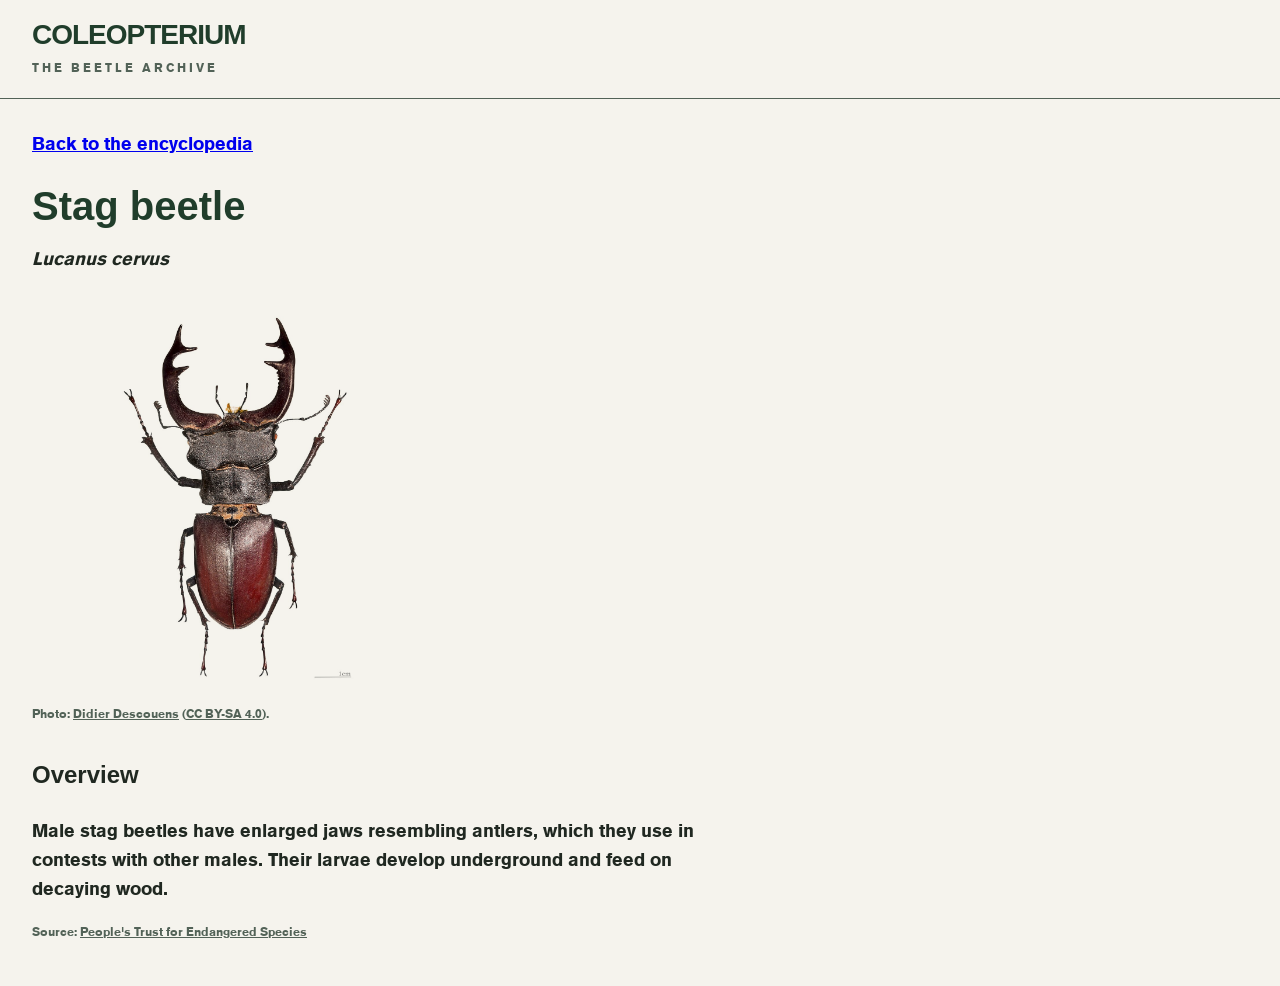
==== entry.html @ 86b0c09e "add species overview to entry page" ====
<!doctype html>
<html lang="en">
  <head>
    <meta charset="UTF-8" />
    <meta name="viewport" content="width=device-width, initial-scale=1.0" />
    <title>Stag beetle | Coleopterium</title>
    <link rel="stylesheet" href="css/style.css" />
    <script type="module" src="js/entry.js"></script>
  </head>
  <body>
    <header>
      <h1>Coleopterium</h1>
      <p class="brand-subtitle">The beetle archive</p>
    </header>

    <main class="entry-page">
      <a href="index.html">Back to the encyclopedia</a>

      <p id="entry-message" role="status">Loading species information...</p>
      <section id="entry-content" hidden>
        <h2 id="entry-name">Stag beetle</h2>

        <p>
          <i id="entry-scientific-name" lang="la">Lucanus cervus</i>
        </p>

        <img
          id="entry-image"
          src="images/stag-beetle.jpg"
          alt="Male stag beetle viewed from above"
        />

        <p class="image-credits">
          Photo: <a id="entry-photo-source"></a> (<a
            id="entry-photo-license"
          ></a
          >).
        </p>
        <section class="entry-section" aria-labelledby="overview-title">
          <h3 id="overview-title">Overview</h3>
          <p id="entry-overview"></p>

          <p class="entry-source">Source: <a id="entry-overview-source"></a></p>
        </section>
      </section>
    </main>
  </body>
</html>
---- css/style.css ----
@font-face {
  font-family: "Avant Garde";
  src: url("../fonts/avant-garde-bold.woff2") format("woff2");
  font-weight: 700;
  font-style: normal;
  font-display: swap;
}

@font-face {
  font-family: "Basic Commercial";
  src: url("../fonts/basic-commercial-regular.woff2") format("woff2");
  font-weight: 400;
  font-style: normal;
  font-display: swap;
}

body {
  margin: 0;
  font-family: "Basic Commercial", Arial, sans-serif;
  font-size: 18px;
  line-height: 1.6;
  background-color: #f5f3ed;
  color: #202821;
}

header {
  padding: 20px 32px;
  border-bottom: 1px solid #526257;
}

header h1 {
  margin: 0;
  font-size: 28px;
  line-height: 1.1;
  letter-spacing: -1px;
  text-transform: uppercase;
  color: #203d2b;
}

.brand-subtitle {
  margin: 8px 0 0;
  font-size: 12px;
  letter-spacing: 3px;
  text-transform: uppercase;
  color: #526257;
}

main {
  padding: 0;
}

h1,
h2 {
  font-family: "Avant Garde", Arial, sans-serif;
  font-weight: 700;
}

input,
button {
  font: inherit;
}

.hero {
  min-height: 440px;
  padding: 64px 24px;
  box-sizing: border-box;
  display: flex;
  flex-direction: column;
  align-items: center;
  justify-content: center;
  text-align: center;
  position: relative;
  isolation: isolate;
  overflow: hidden;
  background-color: #17251b;
  color: #faf9f5;
}

.hero-video {
  position: absolute;
  inset: 0;
  width: 100%;
  height: 100%;
  object-fit: cover;
  z-index: -2;
}

.video-toggle {
  position: absolute;
  right: 24px;
  bottom: 16px;

  padding: 8px 12px;
  border: 1px solid rgba(255, 255, 255, 0.5);
  background-color: rgba(0, 0, 0, 0.3);
  color: #faf9f5;
  font-size: 14px;
  cursor: pointer;
}

.hero::before {
  content: "";
  position: absolute;
  inset: 0;
  background-color: rgba(0, 0, 0, 0.45);
  z-index: -1;
  pointer-events: none;
}

.hero h2 {
  max-width: 800px;
  margin: 0 0 16px;
  font-size: clamp(32px, 5vw, 64px);
  line-height: 1.1;
  text-transform: uppercase;
}

.hero p {
  max-width: 620px;
  margin: 0 0 32px;
}

.hero label {
  margin-bottom: 8px;
}

.hero input {
  flex: 1;
  min-width: 0;
  box-sizing: border-box;
  padding: 16px 20px;

  border: 1px solid #526257;
  border-right: 0;
  border-radius: 0;
  background-color: #faf9f5;
  color: #202821;
}

.search-controls {
  display: flex;
  width: 100%;
  max-width: 640px;
}

.search-controls button {
  padding: 16px 24px;
  border: 1px solid #526257;
  background-color: #203d2b;
  color: #faf9f5;
  cursor: pointer;
}

.search-controls button:hover {
  background-color: #31563d;
}

.encyclopedia {
  padding: 48px 32px;
}

.encyclopedia h2 {
  margin: 0 0 12px;
  font-size: 28px;
  line-height: 1.2;
  text-transform: uppercase;
  color: #203d2b;
}

.encyclopedia > p {
  margin: 0 0 32px;
  color: #526257;
}

.beetle-grid {
  display: grid;
  grid-template-columns: repeat(auto-fit, minmax(240px, 1fr));
  gap: 24px;
}

.beetle-card {
  padding: 24px;
  border: 1px solid #526257;
  background-color: #faf9f5;
}

.beetle-card h3 {
  margin: 0 0 8px;
  font-family: "Avant Garde", Arial, sans-serif;
  font-weight: 700;
  font-size: 20px;
  line-height: 1.3;
}

.beetle-card p {
  margin: 0;
  color: #526257;
}

.beetle-card img {
  display: block;
  width: 100%;
  height: 240px;
  object-fit: contain;
  margin-bottom: 24px;
  background-color: transparent;
  mix-blend-mode: multiply;
}

.encyclopedia .image-credits {
  margin: 24px 0 0;
  font-size: 12px;
  color: #526257;
}

.image-credits a {
  color: inherit;
}

.entry-page {
  padding: 32px;
}

.entry-page h2 {
  margin: 24px 0 8px;
  font-size: 40px;
  line-height: 1.1;
  color: #203d2b;
}

.entry-page img {
  display: block;
  width: 100%;
  max-width: 400px;
  height: 400px;
  object-fit: contain;
  mix-blend-mode: multiply;
}

.entry-page .image-credits {
  font-size: 12px;
  color: #526257;
}

.beetle-link {
  color: inherit;
  text-decoration: none;
}

.beetle-link:hover,
.beetle-link:focus-visible {
  text-decoration: underline;
}

.entry-section {
  max-width: 70ch;
  margin-top: 32px;
}

.entry-section h3 {
  font-family: "Avant Garde", Arial, sans-serif;
  font-weight: 700;
  font-size: 24px;
}

.entry-source {
  font-size: 12px;
  color: #526257;
}

.entry-source a {
  color: inherit;
}
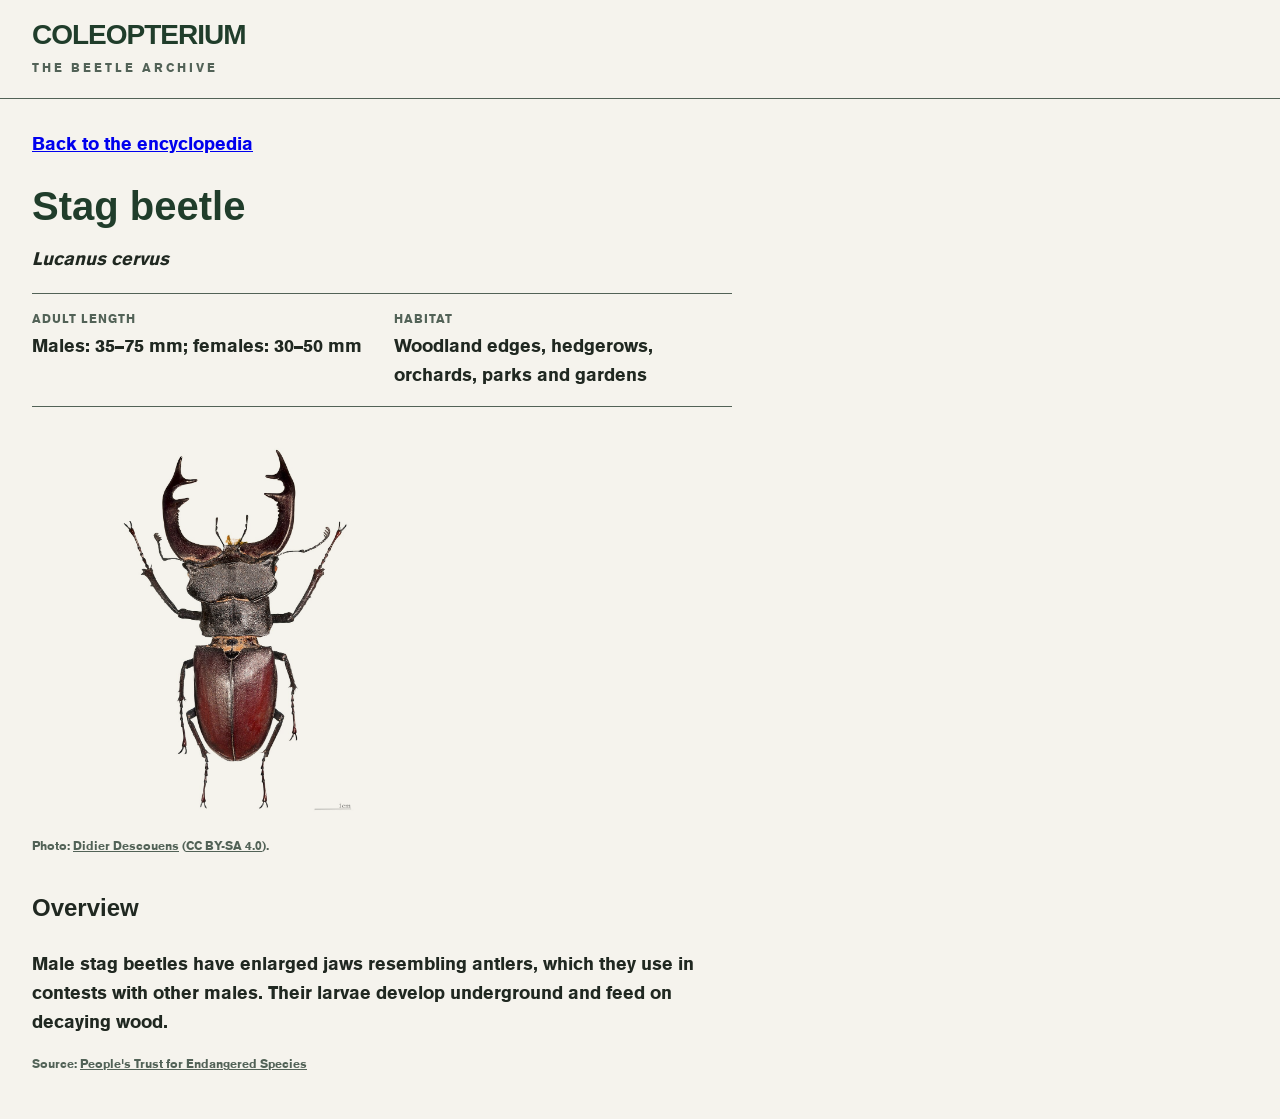
==== commit cf240d5d: "add adult length and habitat facts to species entry" ====
--- a/entry.html
+++ b/entry.html
@@ -24,6 +24,18 @@
           <i id="entry-scientific-name" lang="la">Lucanus cervus</i>
         </p>
 
+        <dl class="entry-facts">
+          <div>
+            <dt>Adult length</dt>
+            <dd id="entry-length"></dd>
+          </div>
+
+          <div>
+            <dt>Habitat</dt>
+            <dd id="entry-habitat"></dd>
+          </div>
+        </dl>
+        
         <img
           id="entry-image"
           src="images/stag-beetle.jpg"
--- a/css/style.css
+++ b/css/style.css
@@ -270,4 +270,25 @@
 
 .entry-source a {
   color: inherit;
-}+}
+
+.entry-facts {
+  display: grid;
+  grid-template-columns: repeat(auto-fit, minmax(200px, 1fr));
+  gap: 24px;
+  max-width: 70ch;
+  padding: 16px 0;
+  border-top: 1px solid #526257;
+  border-bottom: 1px solid #526257;
+}
+
+.entry-facts dt {
+  font-size: 12px;
+  text-transform: uppercase;
+  letter-spacing: 1px;
+  color: #526257;
+}
+
+.entry-facts dd {
+  margin: 4px 0 0;
+}
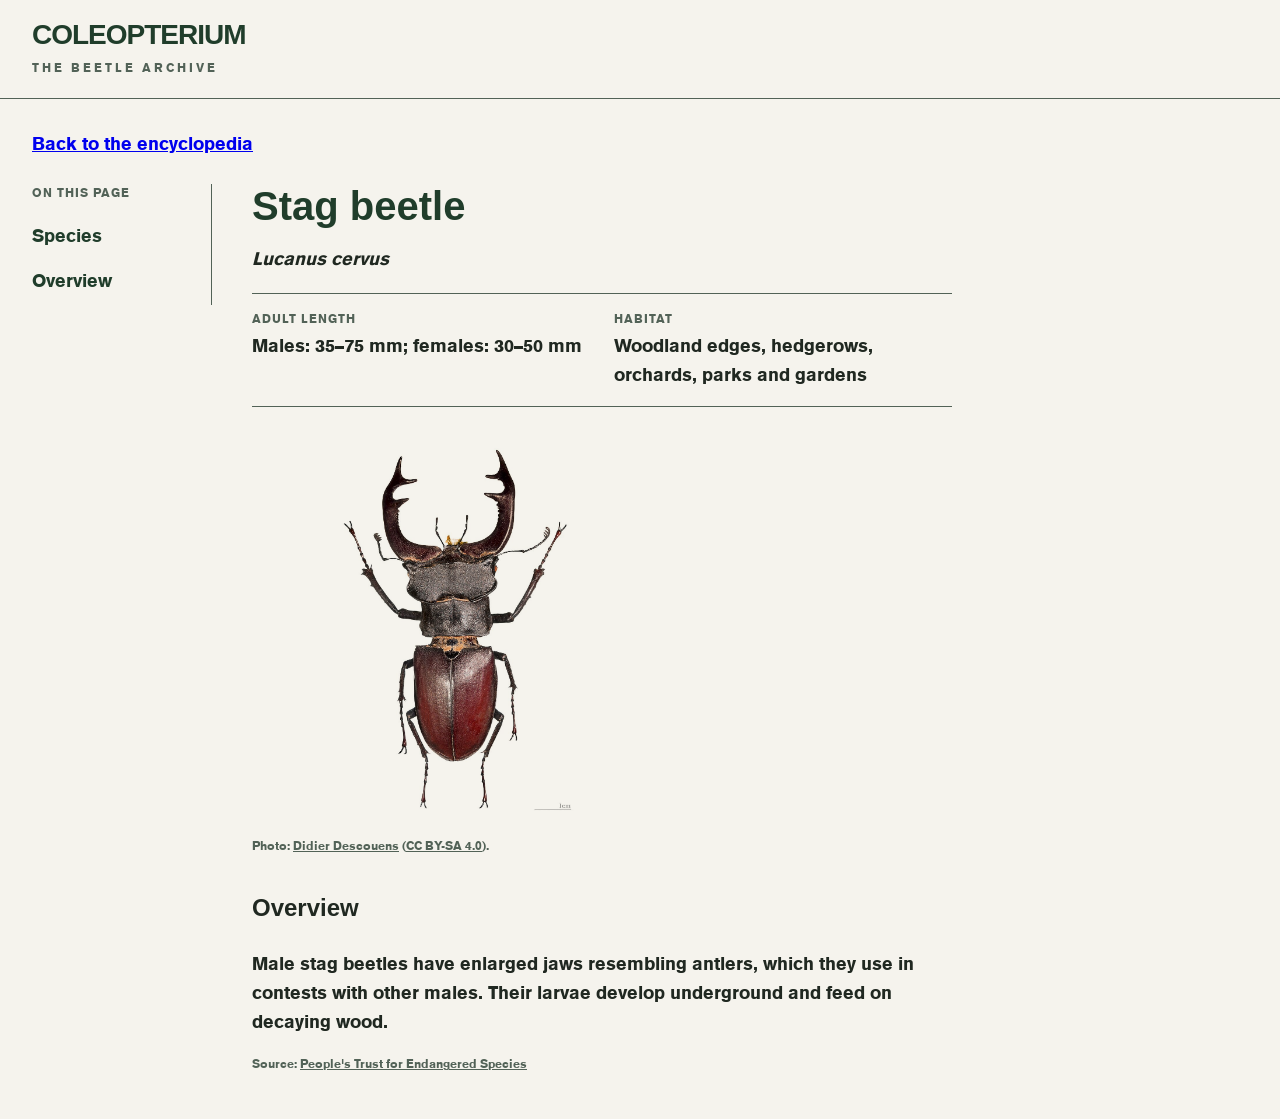
==== commit 4c4f6112: "add sidebar in the species entry" ====
--- a/entry.html
+++ b/entry.html
@@ -17,44 +17,54 @@
       <a href="index.html">Back to the encyclopedia</a>
 
       <p id="entry-message" role="status">Loading species information...</p>
-      <section id="entry-content" hidden>
-        <h2 id="entry-name">Stag beetle</h2>
+      <div id="entry-content" class="entry-layout" hidden>
+        <nav class="entry-nav" aria-label="On this page">
+          <p>On this page</p>
+          <a href="#entry-name">Species</a>
+          <a href="#overview-title">Overview</a>
+        </nav>
 
-        <p>
-          <i id="entry-scientific-name" lang="la">Lucanus cervus</i>
-        </p>
+        <article class="entry-details">
+          <h2 id="entry-name">Stag beetle</h2>
 
-        <dl class="entry-facts">
-          <div>
-            <dt>Adult length</dt>
-            <dd id="entry-length"></dd>
-          </div>
+          <p>
+            <i id="entry-scientific-name" lang="la">Lucanus cervus</i>
+          </p>
 
-          <div>
-            <dt>Habitat</dt>
-            <dd id="entry-habitat"></dd>
-          </div>
-        </dl>
-        
-        <img
-          id="entry-image"
-          src="images/stag-beetle.jpg"
-          alt="Male stag beetle viewed from above"
-        />
+          <dl class="entry-facts">
+            <div>
+              <dt>Adult length</dt>
+              <dd id="entry-length"></dd>
+            </div>
 
-        <p class="image-credits">
-          Photo: <a id="entry-photo-source"></a> (<a
-            id="entry-photo-license"
-          ></a
-          >).
-        </p>
-        <section class="entry-section" aria-labelledby="overview-title">
-          <h3 id="overview-title">Overview</h3>
-          <p id="entry-overview"></p>
+            <div>
+              <dt>Habitat</dt>
+              <dd id="entry-habitat"></dd>
+            </div>
+          </dl>
 
-          <p class="entry-source">Source: <a id="entry-overview-source"></a></p>
-        </section>
-      </section>
+          <img
+            id="entry-image"
+            src="images/stag-beetle.jpg"
+            alt="Male stag beetle viewed from above"
+          />
+
+          <p class="image-credits">
+            Photo: <a id="entry-photo-source"></a> (<a
+              id="entry-photo-license"
+            ></a
+            >).
+          </p>
+          <section class="entry-section" aria-labelledby="overview-title">
+            <h3 id="overview-title">Overview</h3>
+            <p id="entry-overview"></p>
+
+            <p class="entry-source">
+              Source: <a id="entry-overview-source"></a>
+            </p>
+          </section>
+        </article>
+      </div>
     </main>
   </body>
 </html>
--- a/css/style.css
+++ b/css/style.css
@@ -292,3 +292,59 @@
 .entry-facts dd {
   margin: 4px 0 0;
 }
+
+.entry-layout {
+  display: grid;
+  grid-template-columns: 180px minmax(0, 1fr);
+  gap: 40px;
+  align-items: start;
+  margin-top: 24px;
+}
+
+.entry-layout[hidden] {
+  display: none;
+}
+
+.entry-nav {
+  position: sticky;
+  top: 24px;
+  padding-right: 24px;
+  border-right: 1px solid #526257;
+}
+
+.entry-nav p {
+  margin: 0 0 12px;
+  font-size: 12px;
+  text-transform: uppercase;
+  letter-spacing: 1px;
+  color: #526257;
+}
+
+.entry-nav a {
+  display: block;
+  padding: 8px 0;
+  color: #203d2b;
+  text-decoration: none;
+}
+
+.entry-nav a:hover,
+.entry-nav a:focus-visible {
+  text-decoration: underline;
+}
+
+.entry-details > h2 {
+  margin-top: 0;
+}
+
+@media (max-width: 700px) {
+  .entry-layout {
+    grid-template-columns: 1fr;
+    gap: 24px;
+  }
+
+  .entry-nav {
+    position: static;
+    padding-right: 0;
+    border-right: 0;
+  }
+}
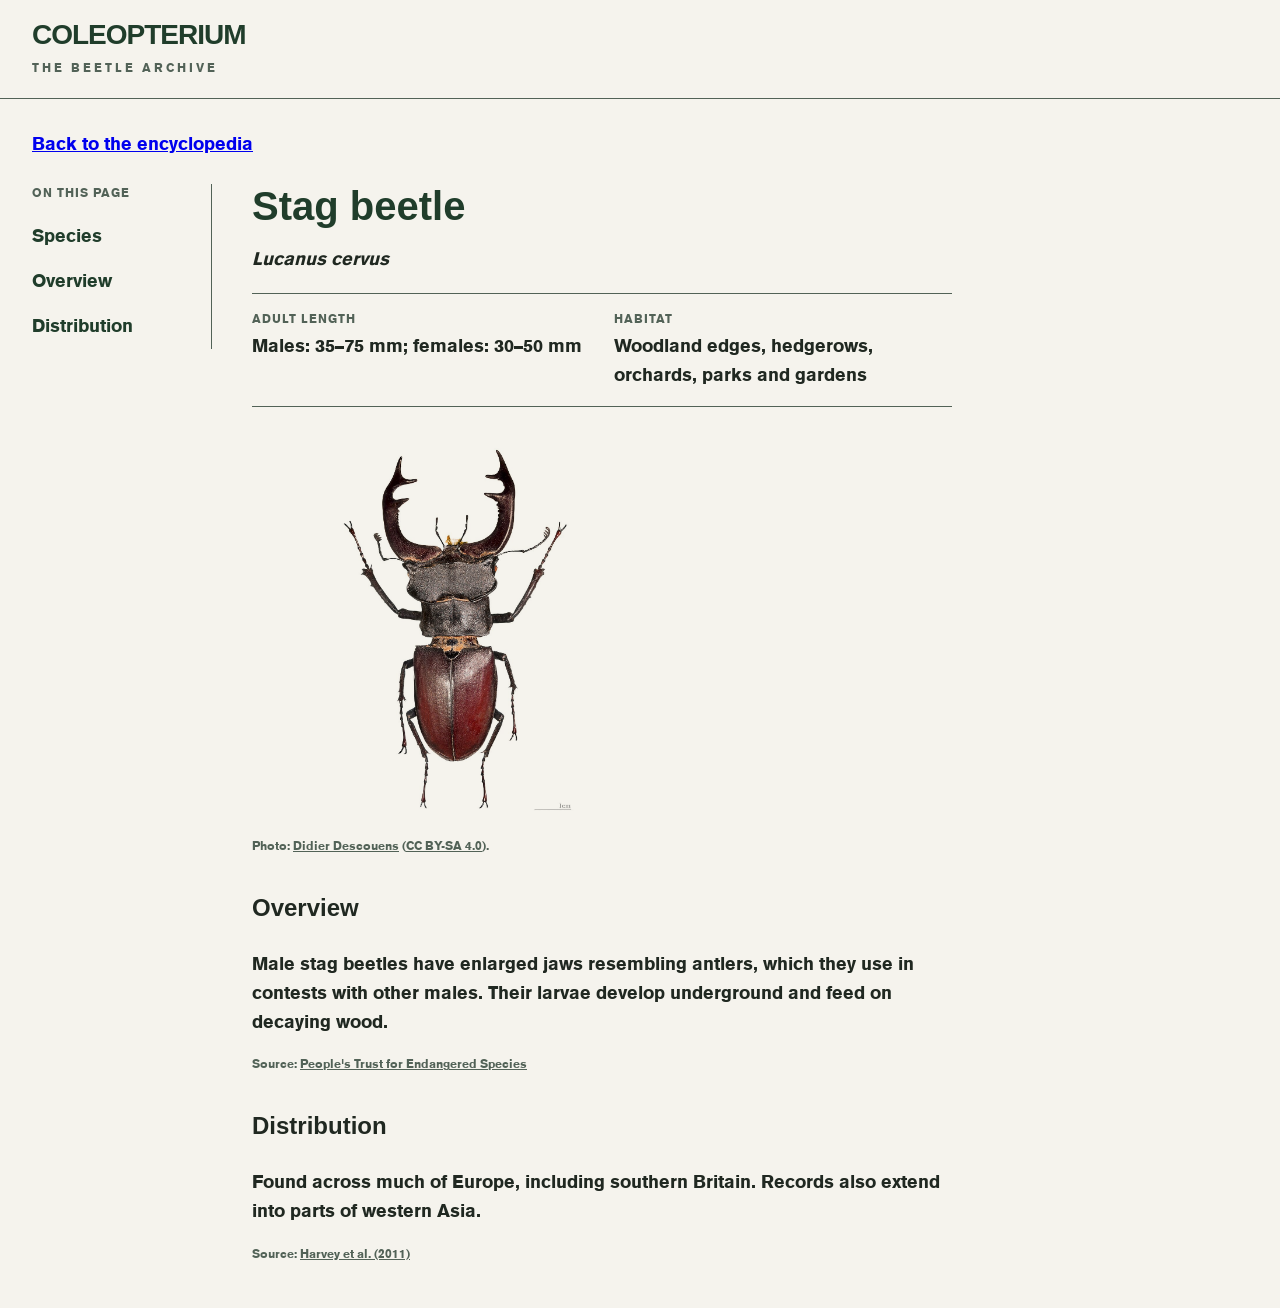
==== commit cd4a0e22: "add distribution information to species entries" ====
--- a/entry.html
+++ b/entry.html
@@ -22,6 +22,7 @@
           <p>On this page</p>
           <a href="#entry-name">Species</a>
           <a href="#overview-title">Overview</a>
+          <a href="#distribution-title">Distribution</a>
         </nav>
 
         <article class="entry-details">
@@ -55,6 +56,7 @@
             ></a
             >).
           </p>
+
           <section class="entry-section" aria-labelledby="overview-title">
             <h3 id="overview-title">Overview</h3>
             <p id="entry-overview"></p>
@@ -63,6 +65,15 @@
               Source: <a id="entry-overview-source"></a>
             </p>
           </section>
+
+          <section class="entry-section" aria-labelledby="distribution-title">
+            <h3 id="distribution-title">Distribution</h3>
+            <p id="entry-distribution"></p>
+
+            <p class="entry-source">
+              Source: <a id="entry-distribution-source"></a>
+            </p>
+          </section>
         </article>
       </div>
     </main>
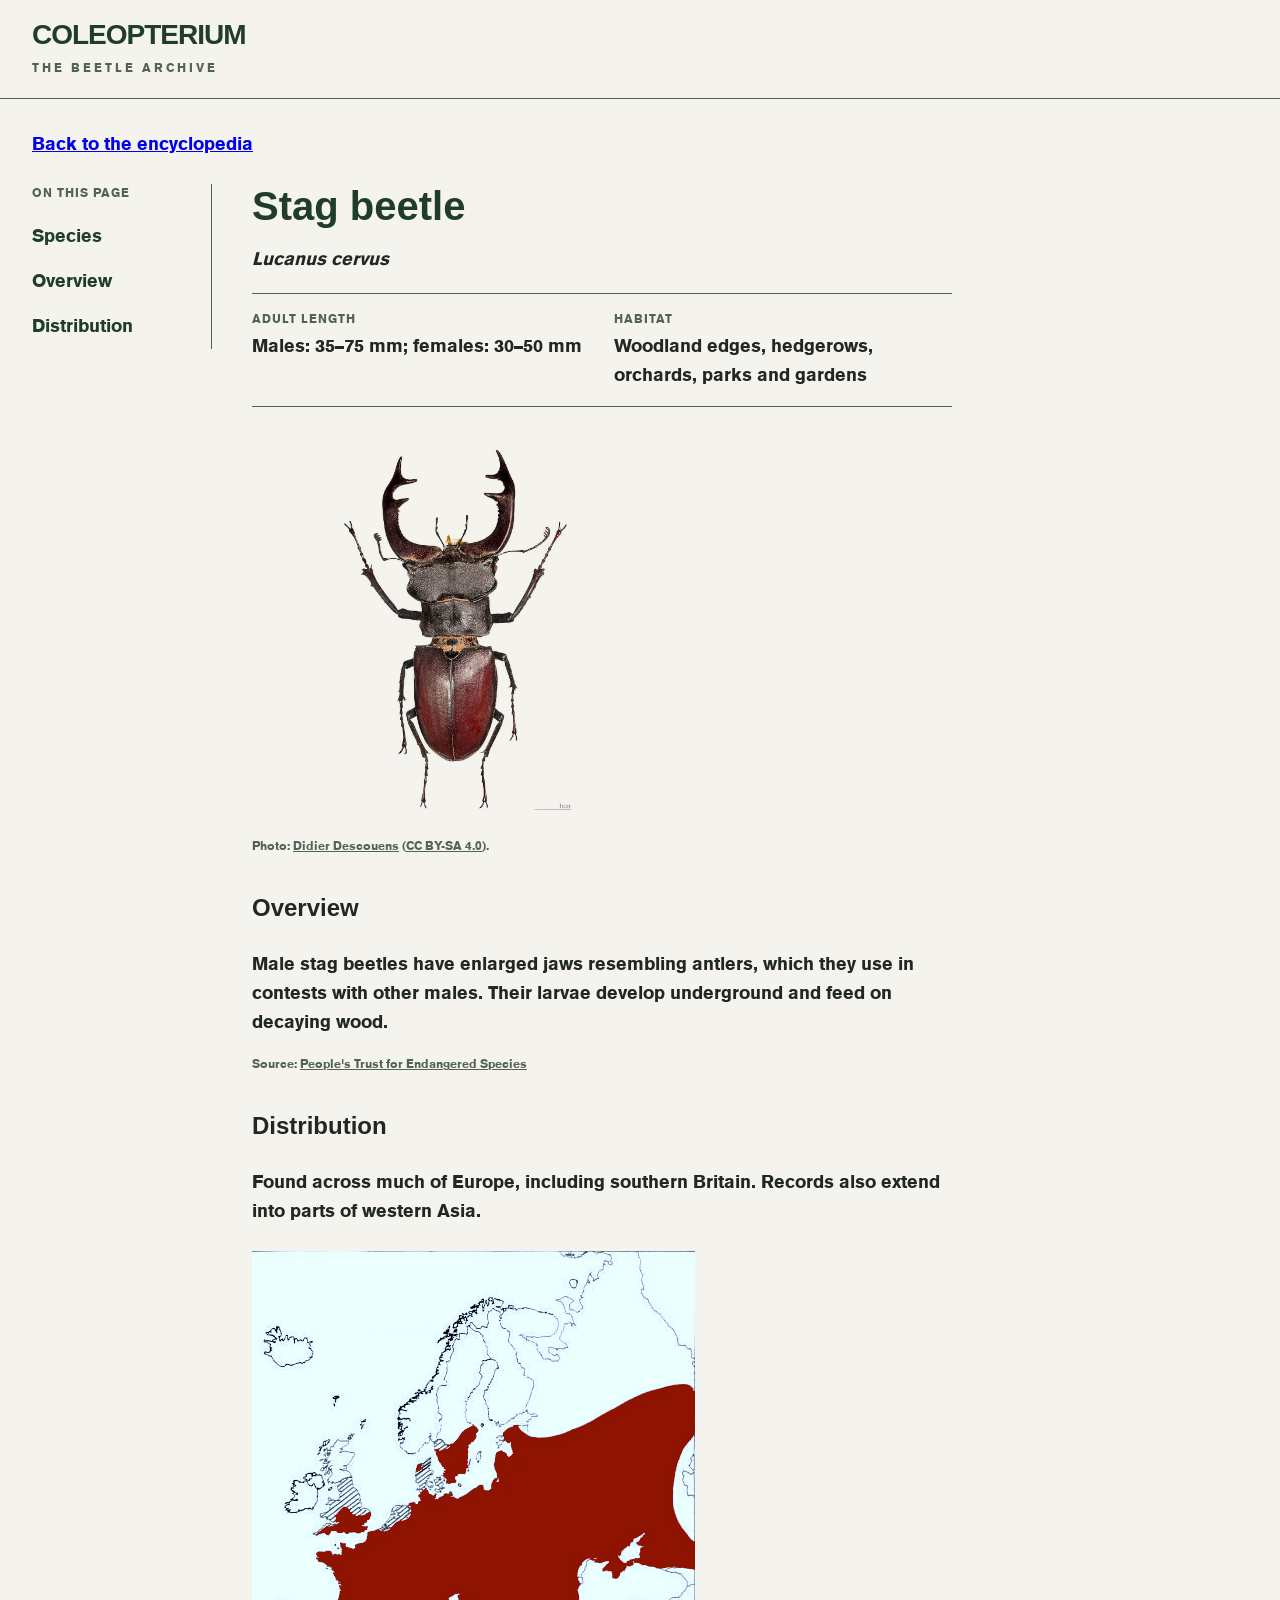
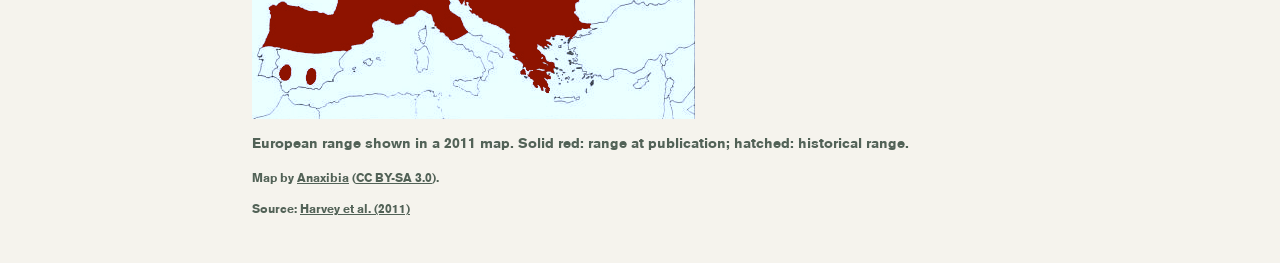
==== commit 66026f8d: "display distribution map from data" ====
--- a/entry.html
+++ b/entry.html
@@ -70,6 +70,20 @@
             <h3 id="distribution-title">Distribution</h3>
             <p id="entry-distribution"></p>
 
+            <figure id="entry-map" class="distribution-map" hidden>
+              <img id="entry-map-image" alt="" loading="lazy" />
+
+              <figcaption>
+                <p id="entry-map-caption"></p>
+                <p class="entry-source">
+                  Map by <a id="entry-map-source"></a> (<a
+                    id="entry-map-license"
+                  ></a
+                  >).
+                </p>
+              </figcaption>
+            </figure>
+
             <p class="entry-source">
               Source: <a id="entry-distribution-source"></a>
             </p>
--- a/css/style.css
+++ b/css/style.css
@@ -228,7 +228,7 @@
   color: #203d2b;
 }
 
-.entry-page img {
+#entry-image {
   display: block;
   width: 100%;
   max-width: 400px;
@@ -348,3 +348,18 @@
     border-right: 0;
   }
 }
+
+.distribution-map {
+  margin: 24px 0 0;
+}
+
+.distribution-map img {
+  display: block;
+  max-width: 100%;
+  height: auto;
+}
+
+.distribution-map figcaption {
+  font-size: 14px;
+  color: #526257;
+}
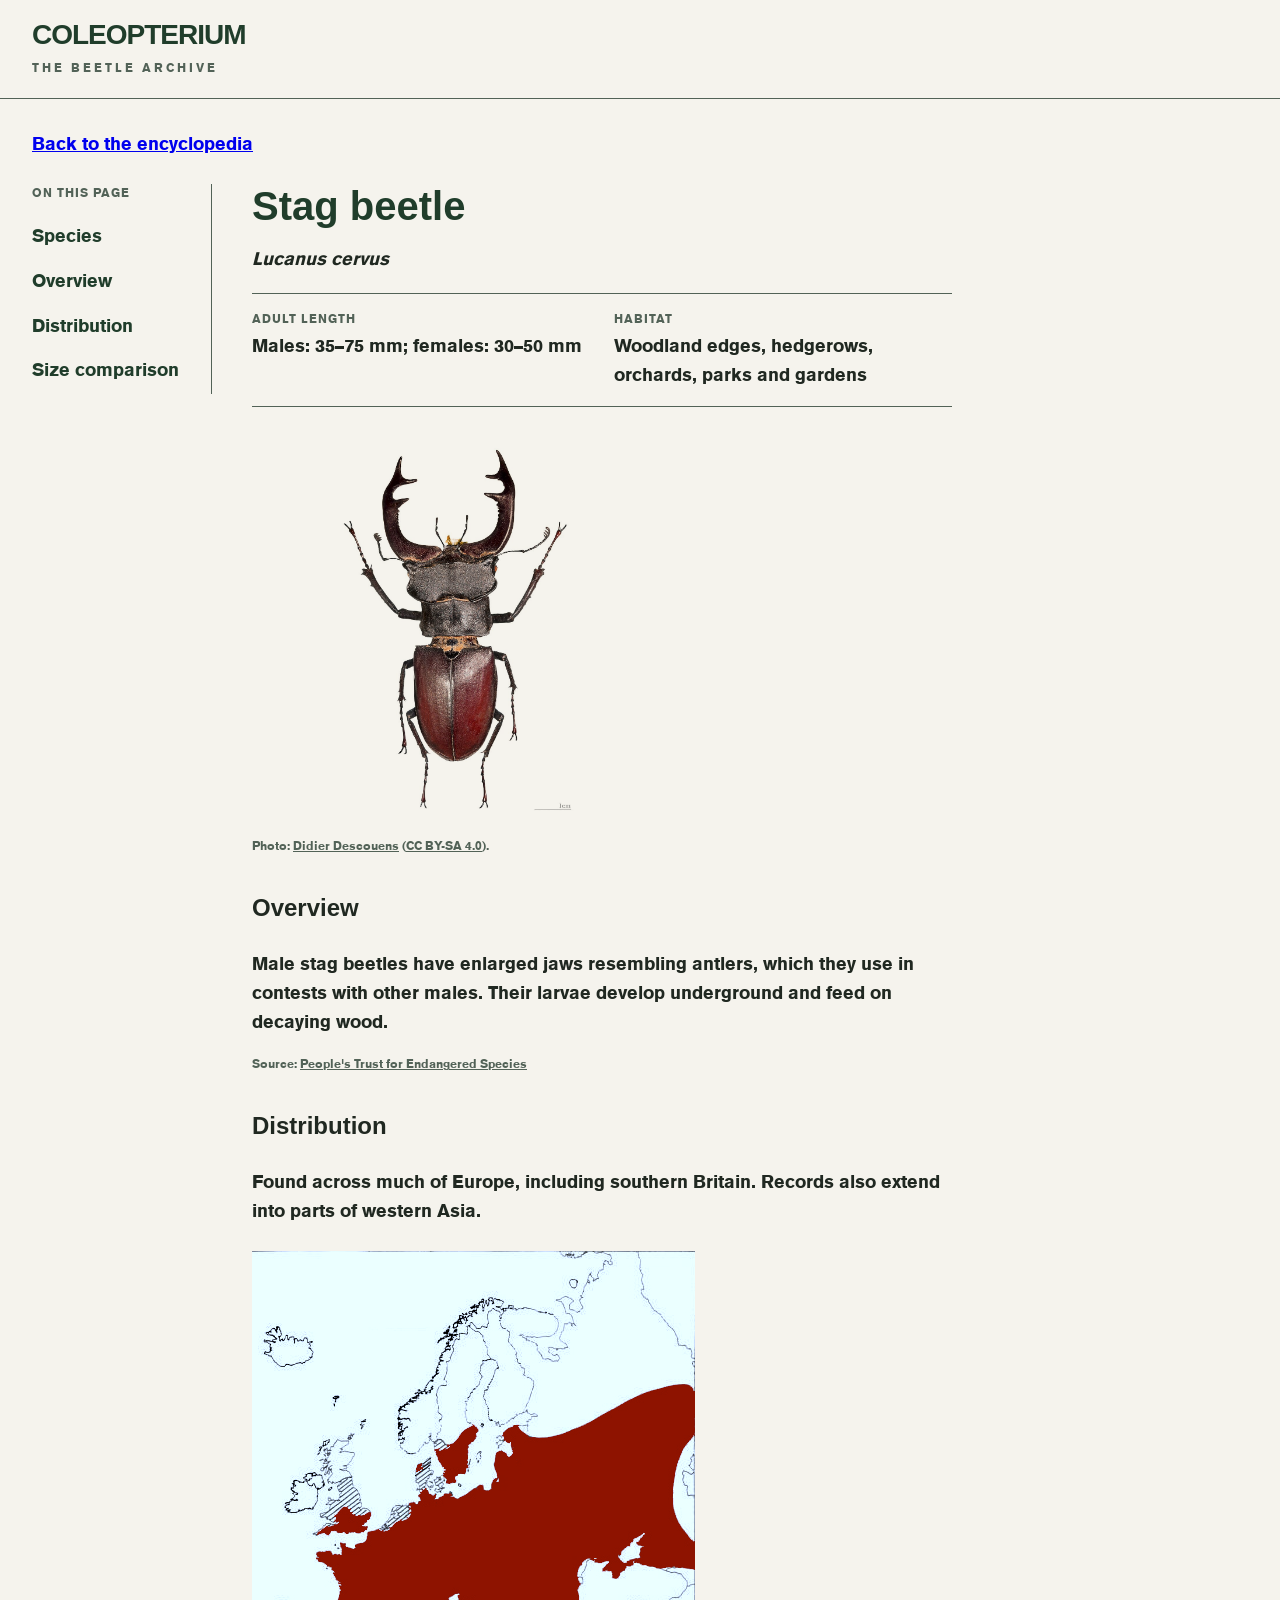
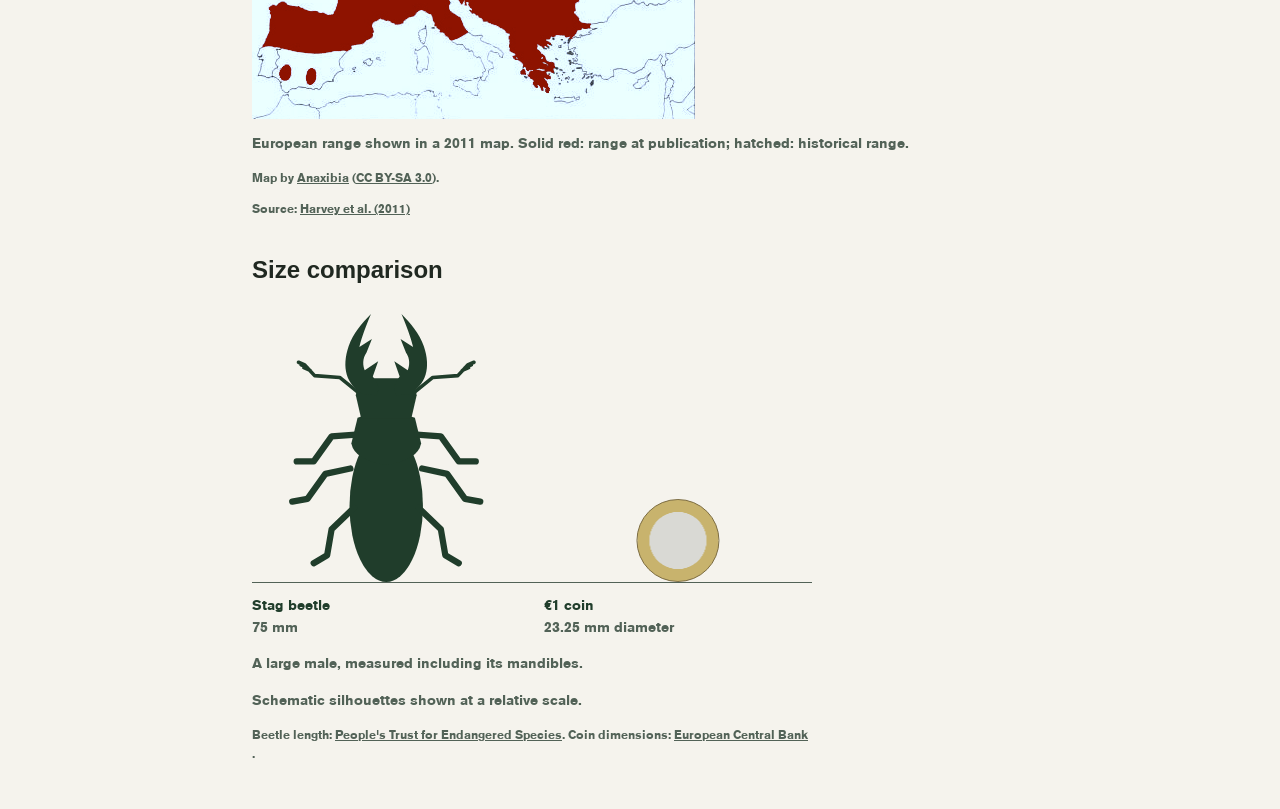
==== commit c4cbf932: "add scaled size comparisons to species entries" ====
--- a/entry.html
+++ b/entry.html
@@ -23,6 +23,7 @@
           <a href="#entry-name">Species</a>
           <a href="#overview-title">Overview</a>
           <a href="#distribution-title">Distribution</a>
+          <a href="#size-title">Size comparison</a>
         </nav>
 
         <article class="entry-details">
@@ -88,6 +89,48 @@
               Source: <a id="entry-distribution-source"></a>
             </p>
           </section>
+
+          <section class="entry-section" aria-labelledby="size-title">
+            <h3 id="size-title">Size comparison</h3>
+
+            <figure class="size-comparison">
+              <div class="size-comparison-stage" aria-hidden="true">
+                <div class="size-comparison-column">
+                  <img id="size-beetle-image" alt="" />
+                </div>
+
+                <div class="size-comparison-column">
+                  <div id="size-coin" class="size-coin"></div>
+                </div>
+              </div>
+
+              <figcaption>
+                <div class="size-comparison-labels">
+                  <p>
+                    <strong id="size-beetle-name"></strong><br />
+                    <span id="size-beetle-length"></span>
+                  </p>
+
+                  <p>
+                    <strong>€1 coin</strong><br />
+                    23.25 mm diameter
+                  </p>
+                </div>
+
+                <p id="size-description"></p>
+                <p>Schematic silhouettes shown at a relative scale.</p>
+
+                <p class="entry-source">
+                  Beetle length: <a id="size-source"></a>. Coin dimensions:
+                  <a
+                    href="https://www.ecb.europa.eu/euro/coins/common/html/index.en.html"
+                  >
+                    European Central Bank </a
+                  >.
+                </p>
+              </figcaption>
+            </figure>
+          </section>
         </article>
       </div>
     </main>
--- a/css/style.css
+++ b/css/style.css
@@ -362,4 +362,65 @@
 .distribution-map figcaption {
   font-size: 14px;
   color: #526257;
+}
+
+.size-comparison {
+  max-width: 560px;
+  margin: 24px 0 0;
+}
+
+.size-comparison-stage,
+.size-comparison-labels {
+  display: grid;
+  grid-template-columns: repeat(2, minmax(0, 1fr));
+  gap: 24px;
+}
+
+.size-comparison-stage {
+  border-bottom: 1px solid #526257;
+}
+
+.size-comparison-column {
+  position: relative;
+  aspect-ratio: 1;
+}
+
+.size-comparison-column img {
+  position: absolute;
+  bottom: 0;
+  left: 50%;
+  transform: translateX(-50%);
+  width: auto;
+  max-width: 100%;
+  height: 100%;
+  object-fit: contain;
+  mix-blend-mode: normal;
+}
+
+.size-coin {
+  position: absolute;
+  bottom: 0;
+  left: 50%;
+  transform: translateX(-50%);
+  box-sizing: border-box;
+  border: 1px solid #7b6b40;
+  border-radius: 50%;
+  background: radial-gradient(
+    circle closest-side,
+    #d9d9d4 0 70%,
+    #c8b36d 71% 100%
+  );
+}
+
+.size-comparison figcaption {
+  font-size: 14px;
+  color: #526257;
+}
+
+.size-comparison-labels p {
+  margin: 12px 0 0;
+}
+
+.size-comparison-labels strong {
+  color: #203d2b;
 }
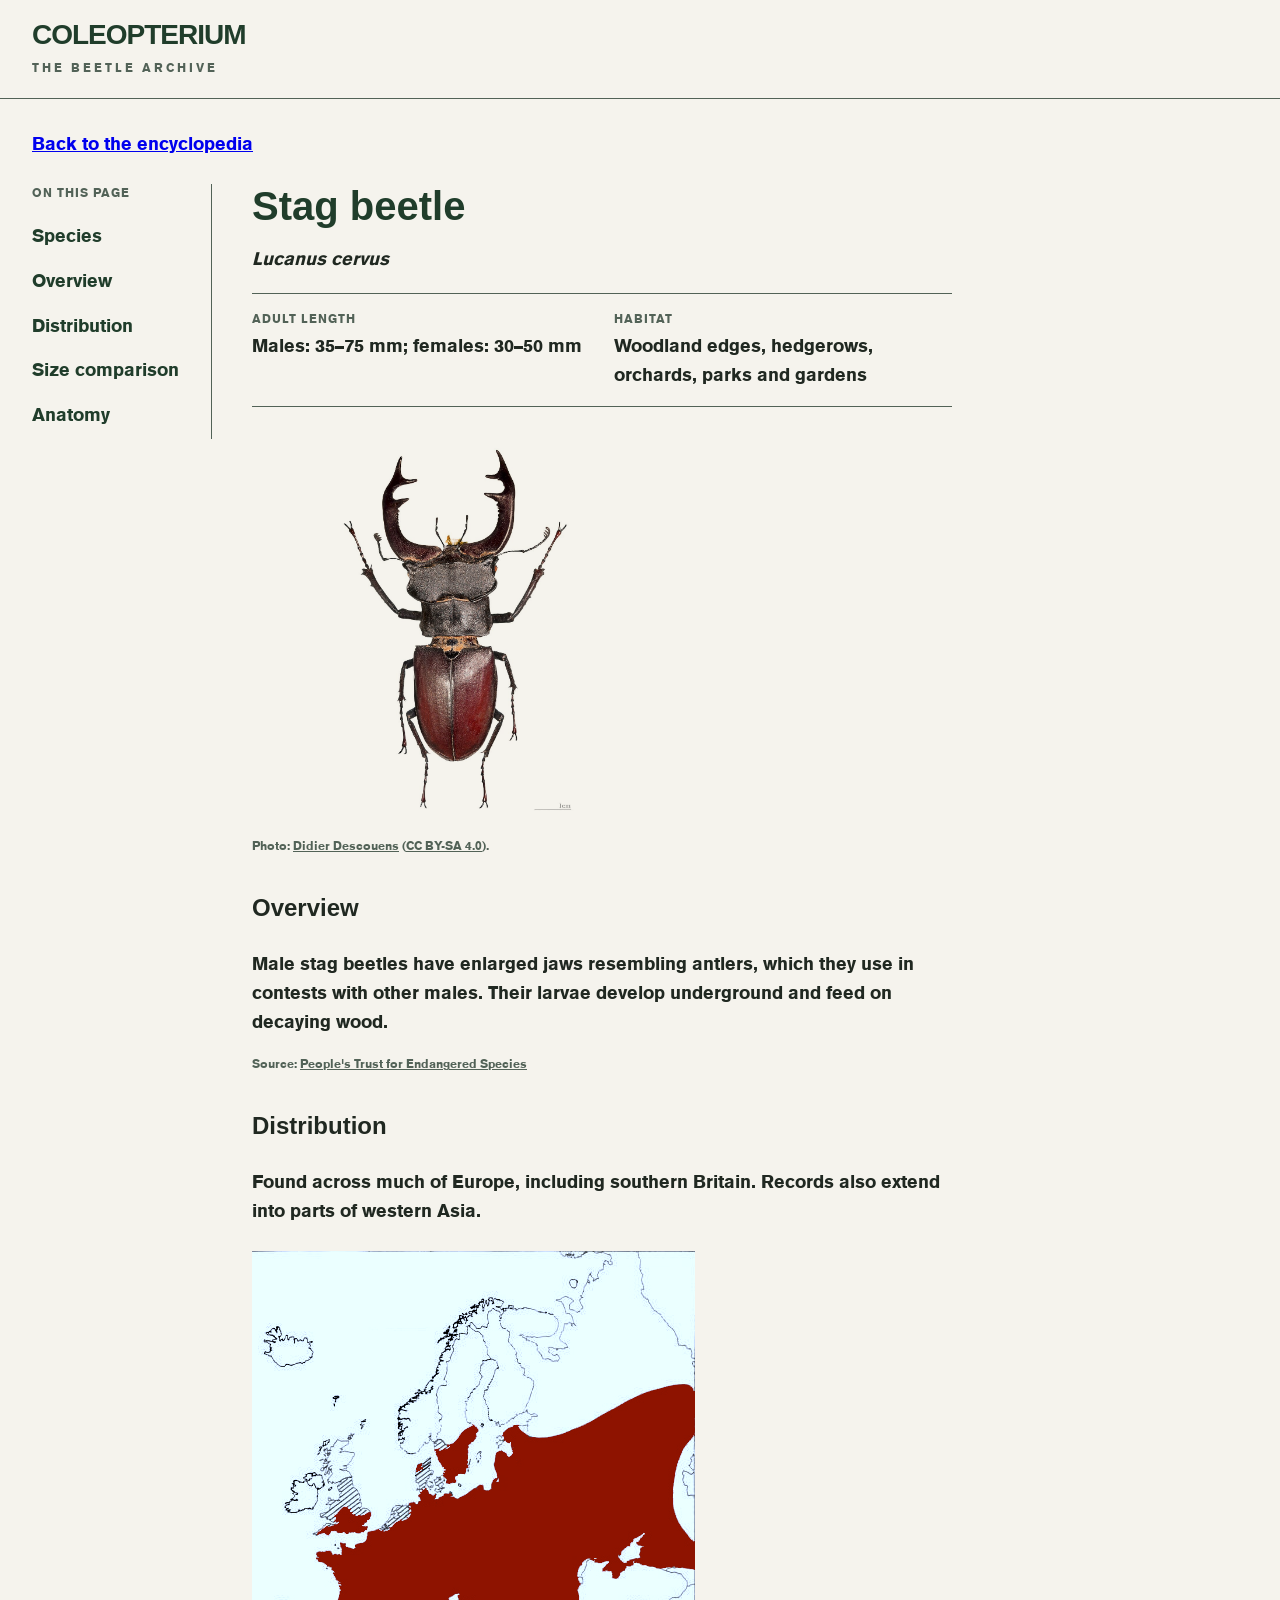
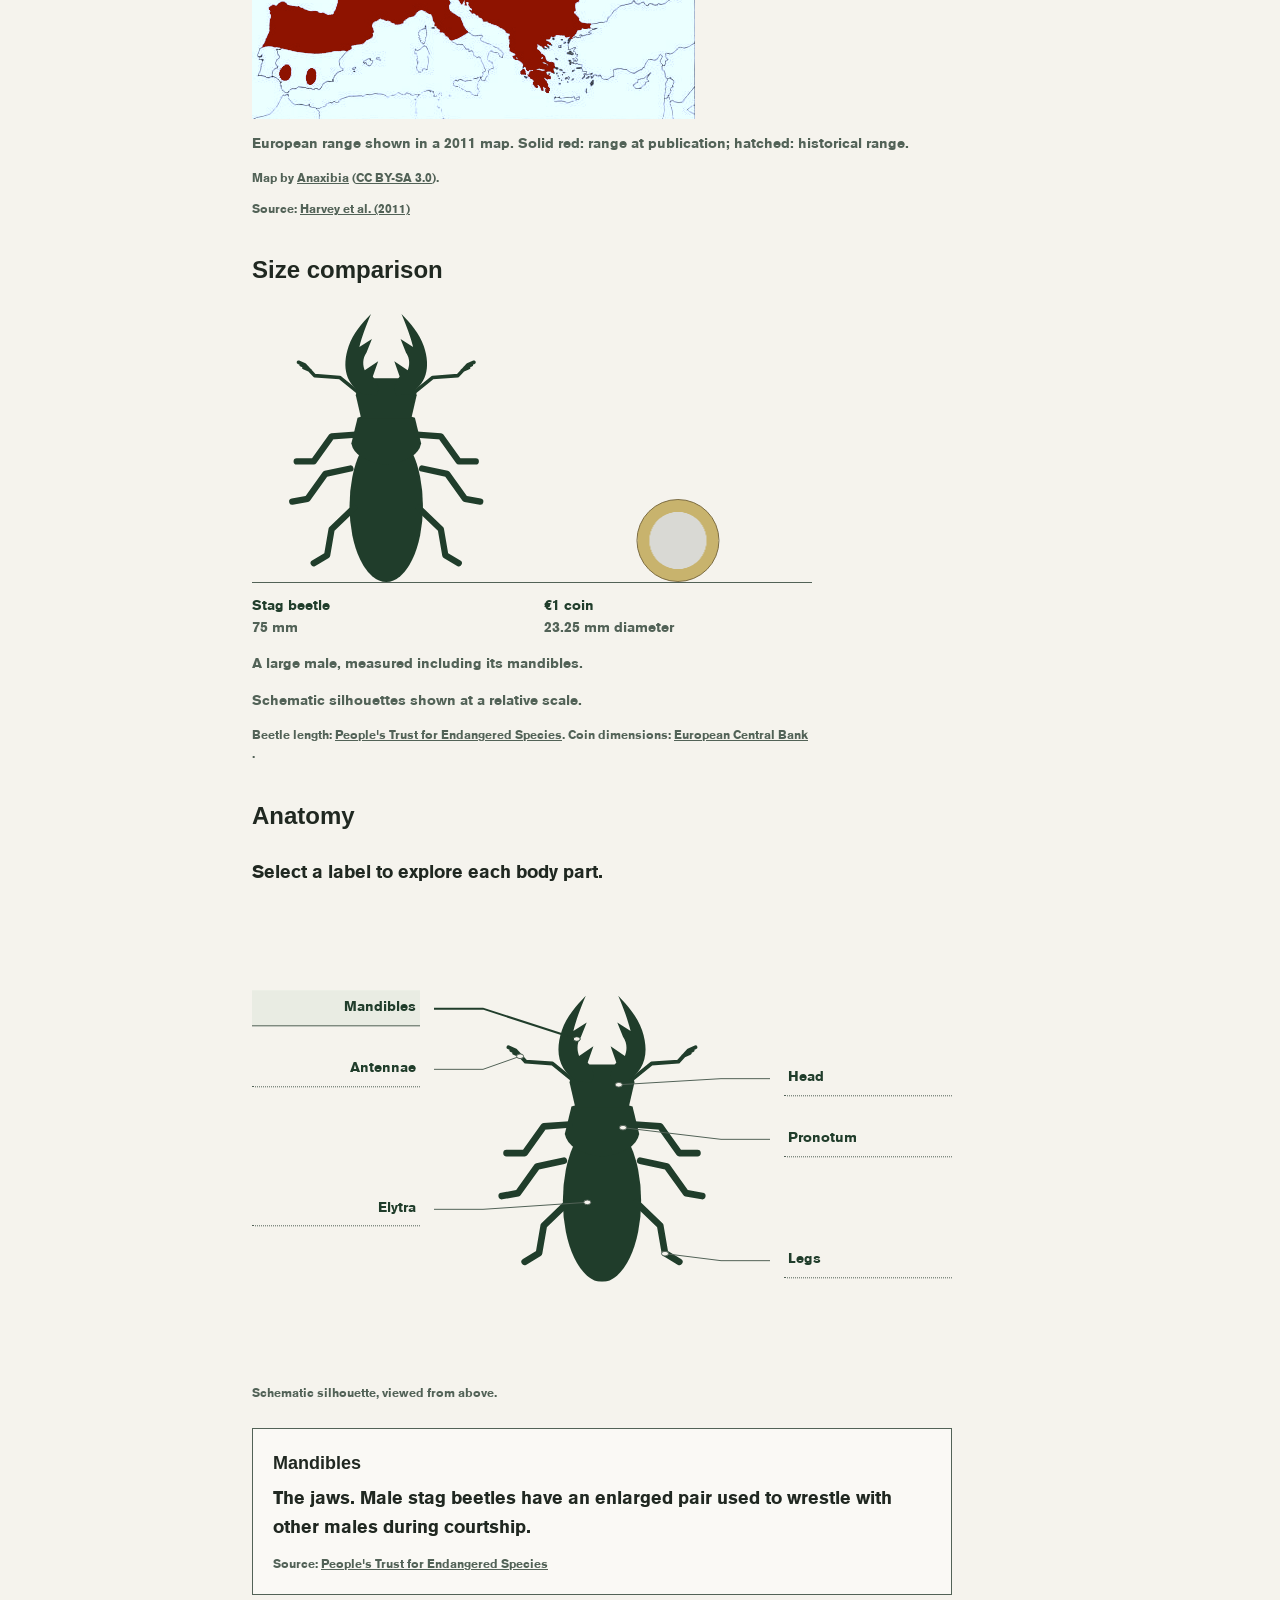
==== commit cc65fdfc: "add anatomy diagrams to species entry" ====
--- a/entry.html
+++ b/entry.html
@@ -5,6 +5,7 @@
     <meta name="viewport" content="width=device-width, initial-scale=1.0" />
     <title>Stag beetle | Coleopterium</title>
     <link rel="stylesheet" href="css/style.css" />
+    <link rel="stylesheet" href="css/anatomy.css" />
     <script type="module" src="js/entry.js"></script>
   </head>
   <body>
@@ -24,6 +25,7 @@
           <a href="#overview-title">Overview</a>
           <a href="#distribution-title">Distribution</a>
           <a href="#size-title">Size comparison</a>
+          <a href="#anatomy-title">Anatomy</a>
         </nav>
 
         <article class="entry-details">
@@ -131,6 +133,53 @@
               </figcaption>
             </figure>
           </section>
+          
+          <section class="entry-section" aria-labelledby="anatomy-title">
+            <h3 id="anatomy-title">Anatomy</h3>
+            <p>Select a label to explore each body part.</p>
+
+            <div class="anatomy-diagram">
+              <img id="anatomy-image" class="anatomy-image" alt="" />
+
+              <svg
+                id="anatomy-lines"
+                class="anatomy-lines"
+                viewBox="0 0 100 100"
+                preserveAspectRatio="none"
+                aria-hidden="true"
+                focusable="false"
+              ></svg>
+
+              <div id="anatomy-labels" class="anatomy-labels"></div>
+            </div>
+
+            <p class="entry-source">Schematic silhouette, viewed from above.</p>
+
+            <div id="anatomy-information" class="anatomy-information">
+              <h4 id="anatomy-part-name"></h4>
+              <p id="anatomy-part-text" aria-live="polite"></p>
+
+              <p class="entry-source">
+                Source: <a id="anatomy-part-source"></a>
+              </p>
+            </div>
+
+            <template id="anatomy-label-template">
+              <button
+                class="anatomy-label"
+                type="button"
+                aria-controls="anatomy-information"
+                aria-pressed="false"
+              ></button>
+
+              <svg xmlns="http://www.w3.org/2000/svg">
+                <g class="anatomy-pointer">
+                  <polyline></polyline>
+                  <circle r="0.5"></circle>
+                </g>
+              </svg>
+            </template>
+          </section>
         </article>
       </div>
     </main>
--- a/css/anatomy.css
+++ b/css/anatomy.css
@@ -0,0 +1,159 @@
+.anatomy-diagram {
+  position: relative;
+  width: 100%;
+  aspect-ratio: 3 / 2;
+}
+
+.anatomy-diagram .anatomy-image {
+  position: absolute;
+  top: 50%;
+  left: 50%;
+  transform: translate(-50%, -50%);
+  width: 30%;
+  max-width: none;
+  height: auto;
+  mix-blend-mode: normal;
+}
+
+.anatomy-lines,
+.anatomy-labels {
+  position: absolute;
+  inset: 0;
+  width: 100%;
+  height: 100%;
+  pointer-events: none;
+}
+
+.anatomy-labels {
+  z-index: 1;
+}
+
+.anatomy-label {
+  position: absolute;
+  box-sizing: border-box;
+  transform: translateY(-50%);
+  width: 24%;
+  min-height: 32px;
+  padding: 6px 4px;
+  border: 0;
+  border-bottom: 1px dotted #526257;
+  background: transparent;
+  color: #203d2b;
+  font: inherit;
+  font-size: 14px;
+  cursor: pointer;
+  pointer-events: auto;
+}
+
+.anatomy-label[data-side="left"] {
+  left: 0;
+  text-align: right;
+}
+
+.anatomy-label[data-side="right"] {
+  right: 0;
+  text-align: left;
+}
+
+.anatomy-label:hover,
+.anatomy-label.is-active {
+  border-bottom-style: solid;
+  background-color: #e9ece3;
+}
+
+.anatomy-label:focus-visible {
+  outline: 2px solid #203d2b;
+  outline-offset: 4px;
+}
+
+.anatomy-pointer {
+  color: #526257;
+}
+
+.anatomy-pointer polyline,
+.anatomy-pointer circle {
+  stroke: currentColor;
+  stroke-width: 1;
+  vector-effect: non-scaling-stroke;
+}
+
+.anatomy-pointer polyline {
+  fill: none;
+}
+
+.anatomy-pointer circle {
+  fill: #f5f3ed;
+}
+
+.anatomy-pointer.is-active {
+  color: #203d2b;
+}
+
+.anatomy-pointer.is-active polyline {
+  stroke-width: 2;
+}
+
+.anatomy-information {
+  min-height: 160px;
+  box-sizing: border-box;
+  margin-top: 24px;
+  padding: 20px;
+  border: 1px solid #526257;
+  background-color: #faf9f5;
+}
+
+.anatomy-information h4 {
+  margin: 0 0 8px;
+  font-family: "Avant Garde", Arial, sans-serif;
+  font-size: 18px;
+}
+
+.anatomy-information p {
+  margin: 0 0 12px;
+}
+
+.anatomy-information p:last-child {
+  margin-bottom: 0;
+}
+
+@media (max-width: 900px) {
+  .anatomy-diagram {
+    display: flex;
+    flex-direction: column;
+    align-items: center;
+    gap: 24px;
+    aspect-ratio: auto;
+    padding-top: 16px;
+  }
+
+  .anatomy-diagram .anatomy-image {
+    position: static;
+    transform: none;
+    width: 55%;
+    max-height: 280px;
+    object-fit: contain;
+  }
+
+  .anatomy-lines {
+    display: none;
+  }
+
+  .anatomy-labels {
+    position: static;
+    display: flex;
+    flex-wrap: wrap;
+    justify-content: center;
+    gap: 8px;
+    height: auto;
+  }
+
+  .anatomy-label[data-side] {
+    position: static;
+    transform: none;
+    width: auto;
+    min-height: 44px;
+    padding: 8px 12px;
+    border: 1px solid #526257;
+    text-align: center;
+  }
+}
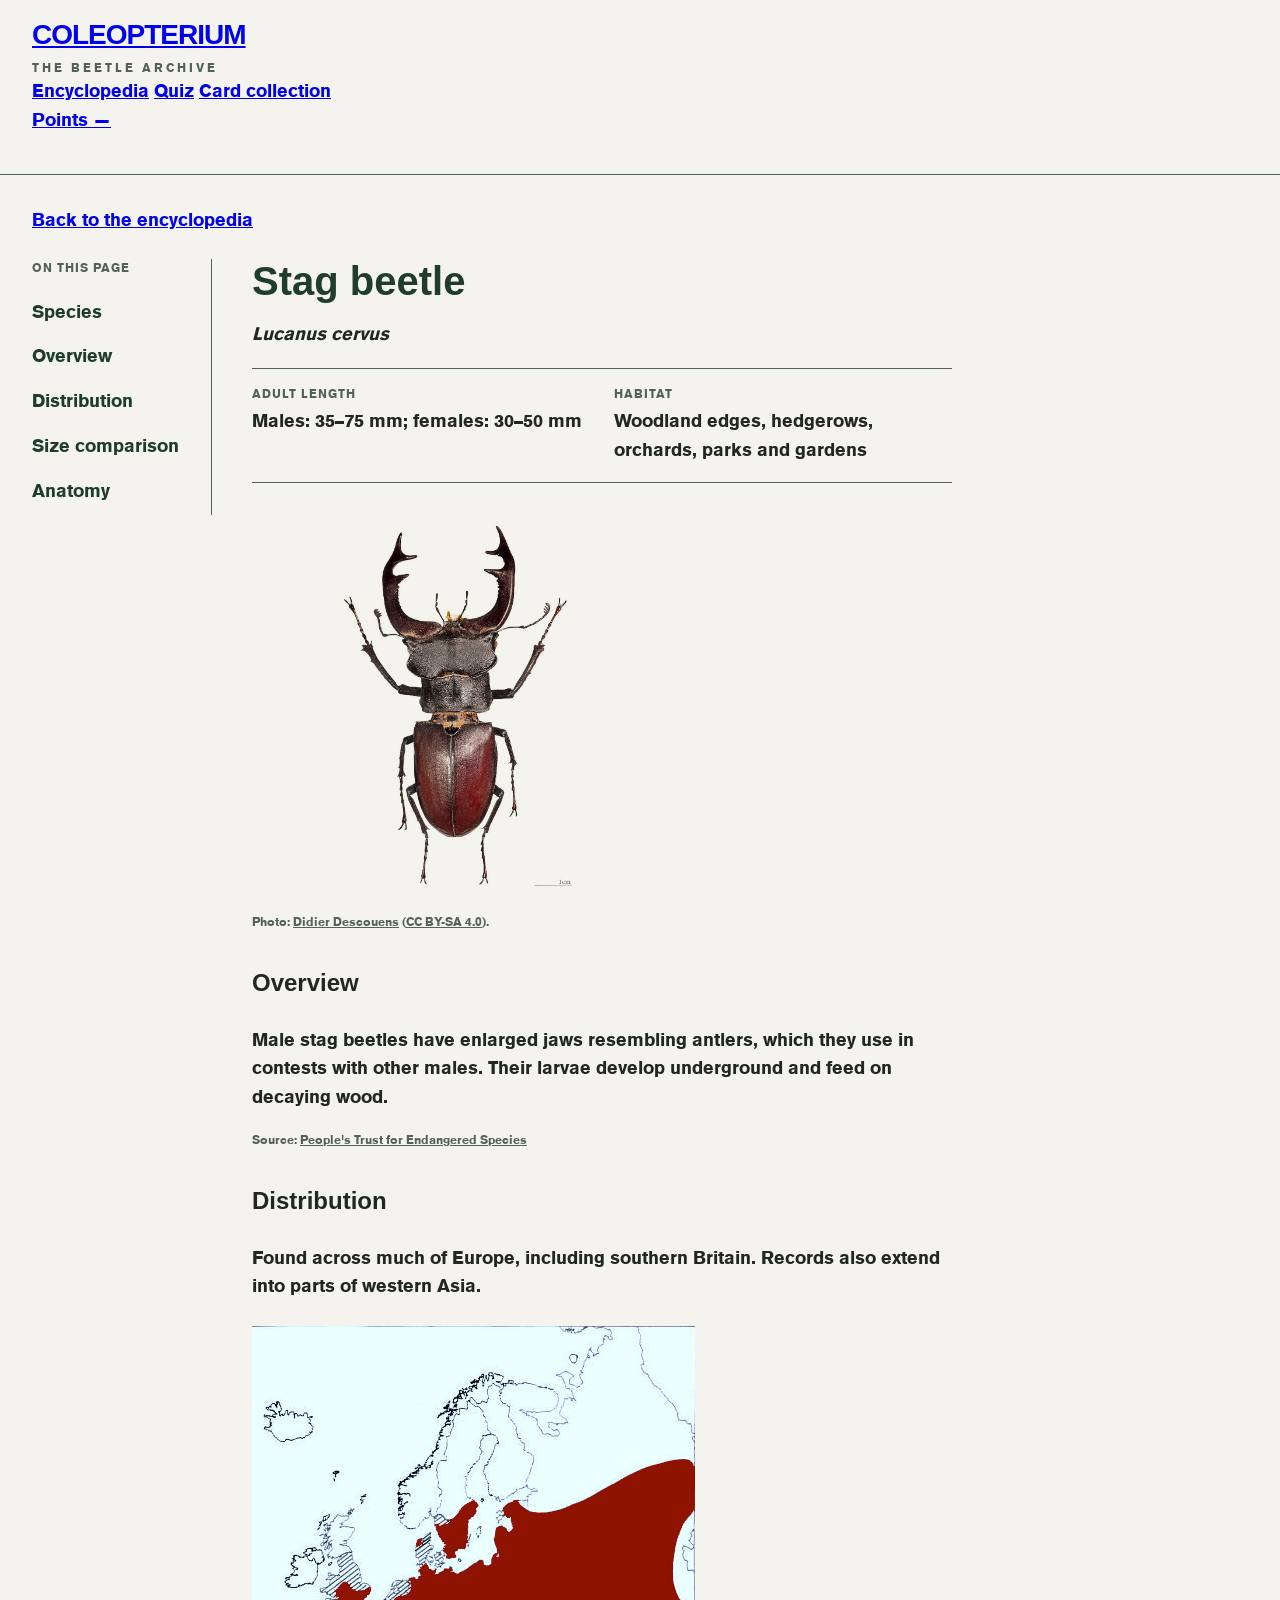
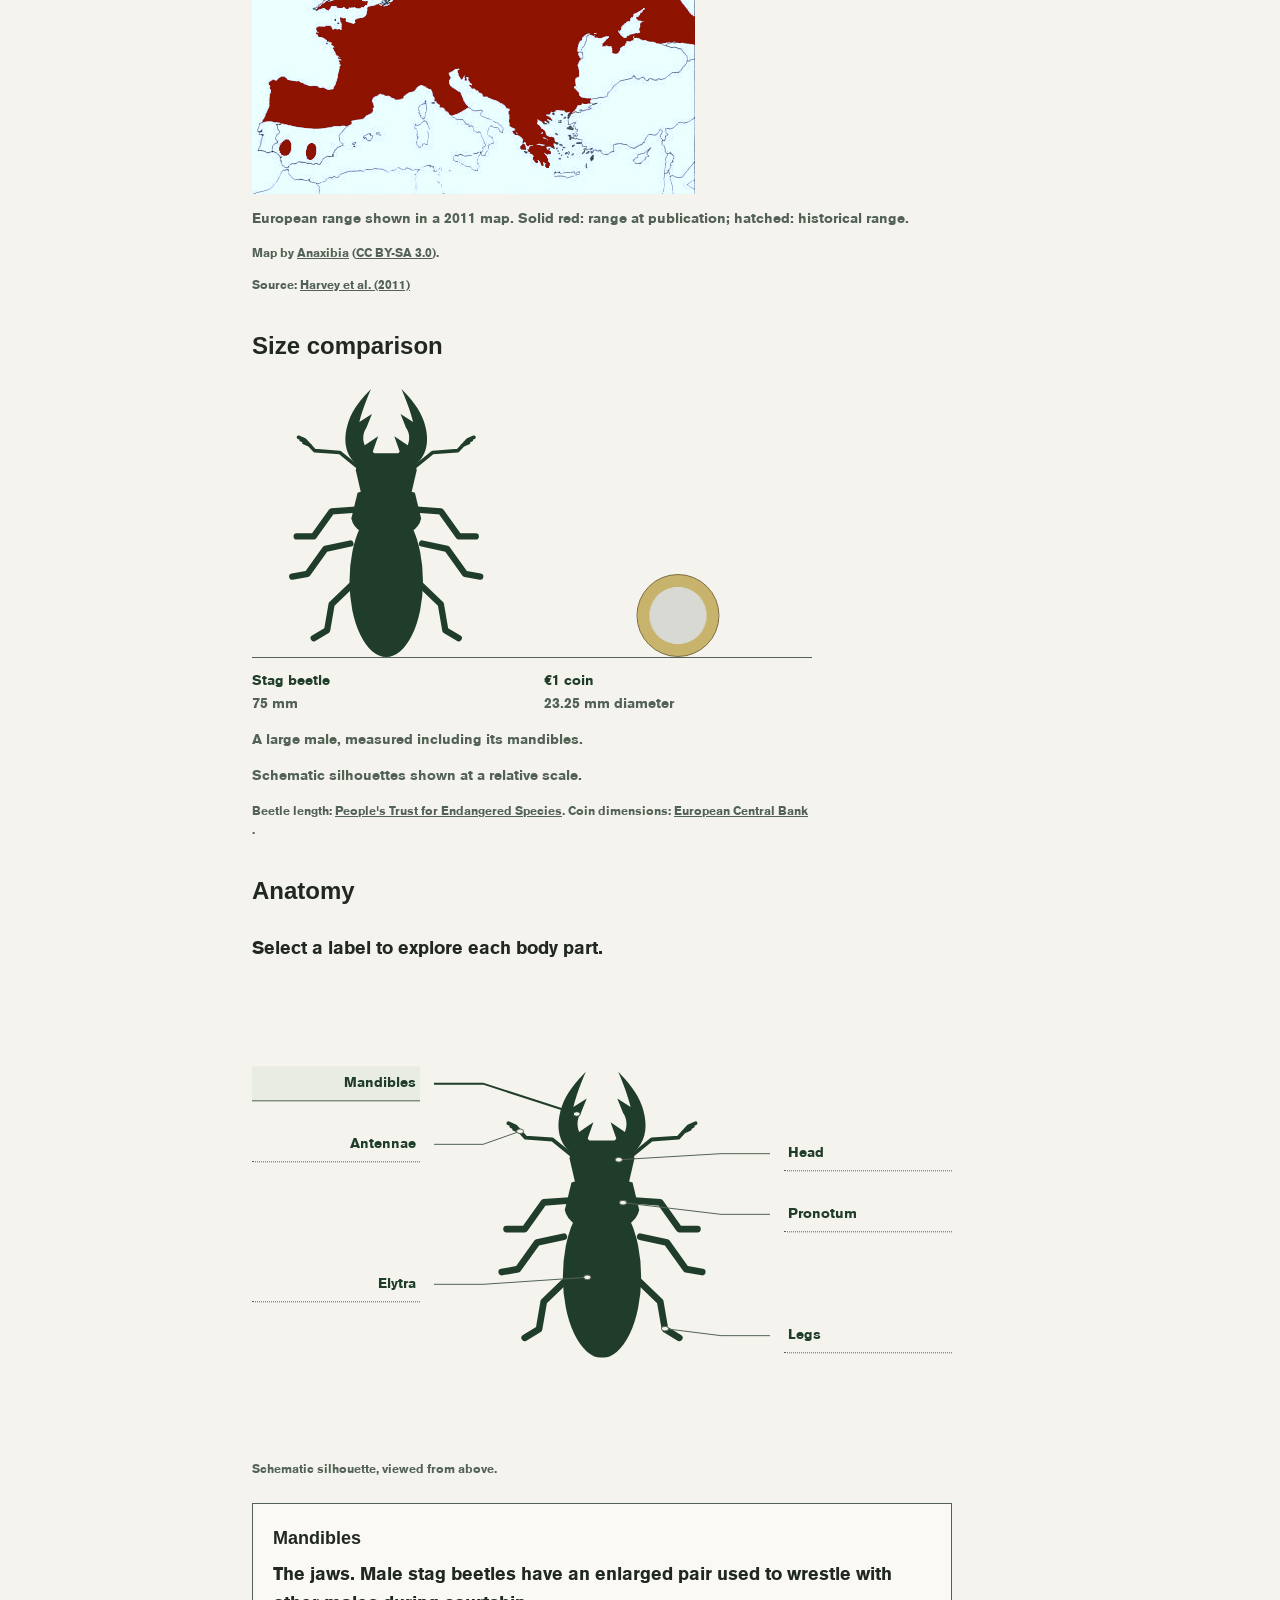
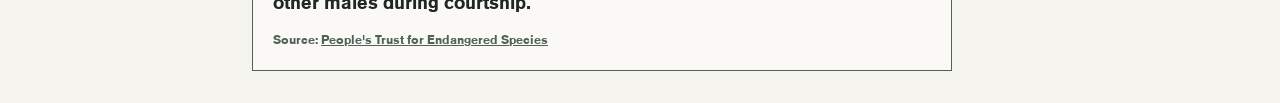
==== commit d10fa77b: "add shared navigation" ====
--- a/entry.html
+++ b/entry.html
@@ -9,9 +9,33 @@
     <script type="module" src="js/entry.js"></script>
   </head>
   <body>
-    <header>
-      <h1>Coleopterium</h1>
-      <p class="brand-subtitle">The beetle archive</p>
+    <header class="site-header">
+      <div class="site-brand">
+        <h1><a href="index.html">Coleopterium</a></h1>
+        <p class="brand-subtitle">The beetle archive</p>
+      </div>
+
+      <nav class="site-nav" aria-label="Main navigation">
+        <a href="index.html">Encyclopedia</a>
+        <a href="quiz.html">Quiz</a>
+        <a href="gacha.html">Card collection</a>
+      </nav>
+
+      <div class="site-points-panel">
+        <a
+          class="site-points"
+          href="gacha.html"
+          aria-describedby="site-points-message"
+        >
+          <span>Points</span>
+          <span id="site-points-value">—</span>
+        </a>
+        <p
+          id="site-points-message"
+          class="site-points-message"
+          role="status"
+        ></p>
+      </div>
     </header>
 
     <main class="entry-page">
@@ -133,7 +157,7 @@
               </figcaption>
             </figure>
           </section>
-          
+
           <section class="entry-section" aria-labelledby="anatomy-title">
             <h3 id="anatomy-title">Anatomy</h3>
             <p>Select a label to explore each body part.</p>
